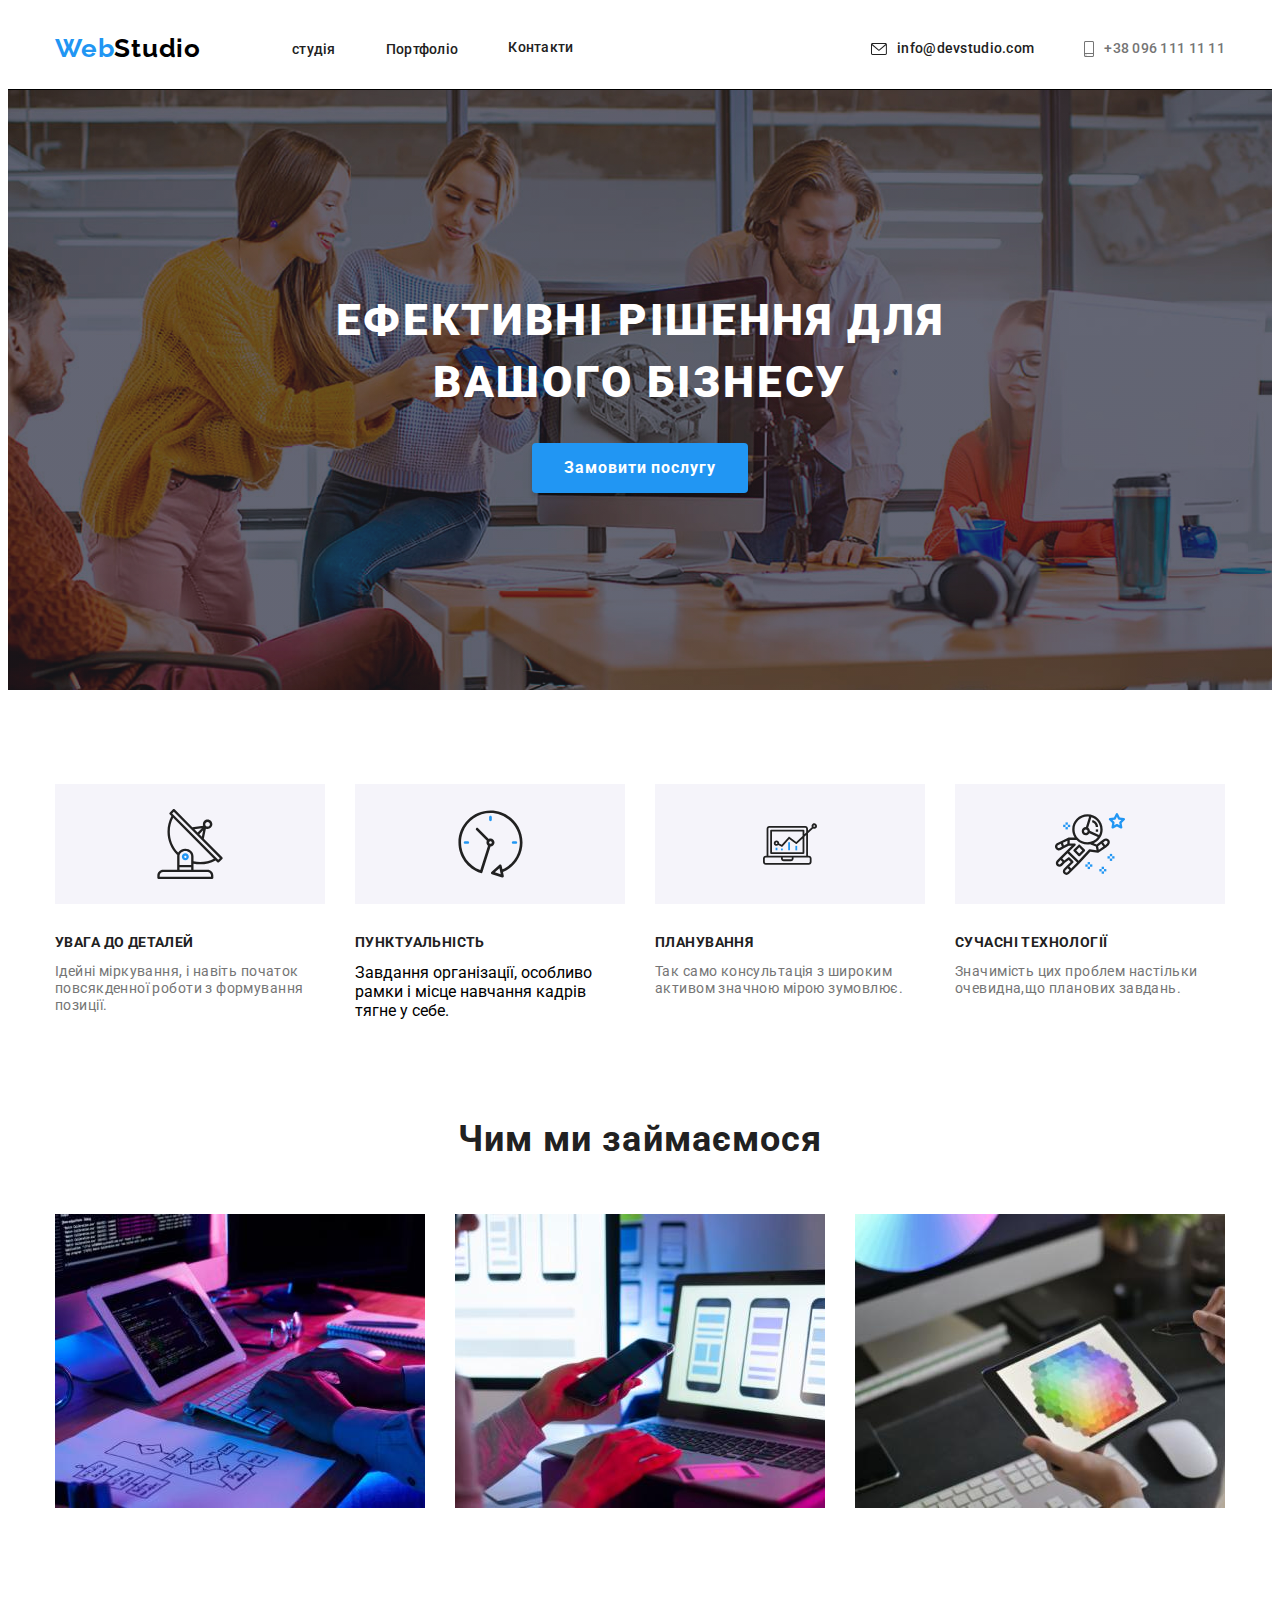
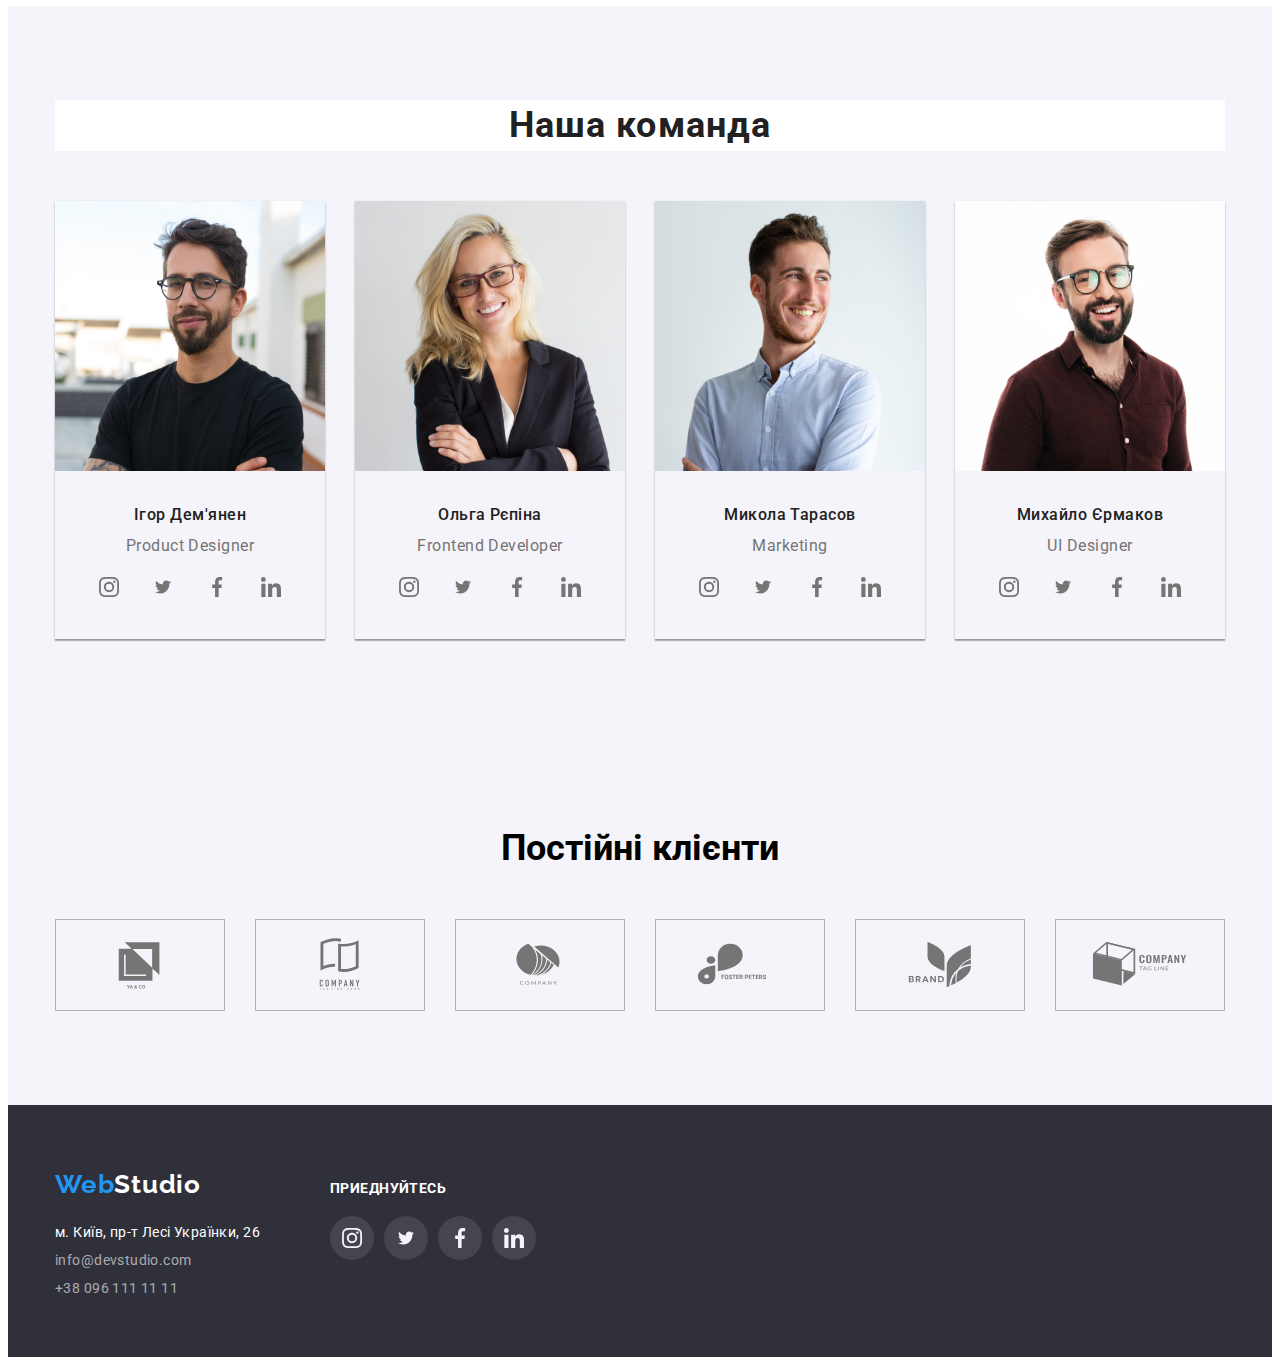
==== index.html @ 36ec2baa "Initial commit" ====
<!DOCTYPE html>
<html lang="uk">
  <head>
    <meta charset="UTF-8" />
    <meta http-equiv="X-UA-Compatible" content="IE=edge" />
    <meta name="viewport" content="width=device-width, initial-scale=1.0" />

    <title>WebStudio</title>
    <link rel="preconnect" href="https://fonts.googleapis.com" />
    <link rel="preconnect" href="https://fonts.gstatic.com" crossorigin />
    <link
      href="https://fonts.googleapis.com/css2?family=Montserrat:wght@400;700&family=Raleway:wght@700&family=Roboto:wght@400;500;700;900&display=swap"
      rel="stylesheet"
    />
    <link
      rel="stylesheet"
      href="https://cdnjs.cloudflare.com/ajax/libs/modern-normalize/1.1.0/modern-normalize.min.css"
      integrity="sha512-wpPYUAdjBVSE4KJnH1VR1HeZfpl1ub8YT/NKx4PuQ5NmX2tKuGu6U/JRp5y+Y8XG2tV+wKQpNHVUX03MfMFn9Q=="
      crossorigin="anonymous"
      referrerpolicy="no-referrer"
    />
    <link rel="stylesheet" href="./css/styles.css" />
  </head>

  <body class="body">
    <header class="header">
      <div class="container header-container">
        <a href="" class="logo">Web<span class="logo-1">Studio</span></a>
        <nav>
          <ul class="list-display">
            <li class="list"><a href="./index.html" class="item">студія</a></li>
            <li class="list">
              <a href="./portfolio.html" class="item-1">Портфоліо</a>
            </li>
            <li class="list"><a href="" class="item-2">Контакти</a></li>
          </ul>
        </nav>
        <ul class="list-display">
          <li class="list">
            
            <a href="mailto:info@devstudio.com" class="item-3">
                <svg class="mail-icon"  width="16" height="12" >
                    <use href="./icons/symbol-defs.svg#icon-mail"></use>
                      </svg>
                 info@devstudio.com
            
            </a>
          </li>
          <li class="list">
         
          </svg>
            <a href="tel:+380961111111" class="item-4">
                <svg class="tell-icon"  width="10" height="16" >
                    <use href="./icons/symbol-defs.svg#icon-smartphone"></use>
                      </svg>
                
              +38 096 111 11 11</a>
          </li>
        </ul>
      </div>
    </header>

    <main>
      <section class="section-1">
        <div class="container">
          <h1 class="title">Ефективні рішення для вашого бізнесу</h1>

          <button type="button" class="button">Замовити послугу</button>
        </div>
      </section>
      <section class="working">
      
    <div class="container">
          <ul class="list-2">
            <li class="list list-item "> 
                  <div class="icon-list"> 
                    <svg class="antena" width="70" height="70"> 
                    <use href="./icons/sprite-icons.svg#icon-antenna" xmlns="http://www.w3.org/2000/svg"></use>
                    
                  </svg>
                </div> 
              <h3 class="uppertitle">УВАГА ДО ДЕТАЛЕЙ</h3>
              <p class="text">
                Ідейні міркування, i навіть початок повсякденної роботи з
                формування позиції.
              </p>
            </li>
            <li class="list list-item">
                
                    <div class="icon-list">
                    <svg class="antena" width="67" height="70"> 
                <use href="./icons/sprite-icons.svg#icon-clock"></use>
                
              </svg></div>
              <h3 class="uppertitle-2">ПУНКТУАЛЬНІСТЬ</h3>
              <p class="text-1">
                Завдання організації, особливо рамки i місце навчання кадрів
                тягне у себе.
              </p>
            </li>

            <li class="list list-item"> 
                 <div  class="icon-list">
                    <svg class="antena" width="70" height="54"> 
                    <use href="./icons/sprite-icons.svg#icon-diagram"></use>
                    
                  </svg>
                </div> 
              <h3 class="uppertitle-3">ПЛАНУВАННЯ</h3>
              <p class="text-2">
                Так само консультація з широким активом значною мірою зумовлює.
              </p>
            </li>
            <li class="list list-item">
                <div  class="icon-list">
                    <svg class="antena" width="70" height="70"> 
                    <use href="./icons/sprite-icons.svg#icon-astronaut"></use>
                    </svg></div> 
              <h3 class="uppertitle-4">СУЧАСНІ ТЕХНОЛОГІЇ</h3>
              <p class="text-3">
                Значимість цих проблем настільки очевидна,що планових завдань.
              </p>
            </li>
          </ul>
        </div>
      </section>
      <section class="section-text">
        <div class="container">
          <h2 class="paragraph">Чим ми займаємося</h2>
          <ul class="image-list">
            <li class="list">
              <img
                class="img-1"
                src="./images/box-1.jpg"
                alt="Кодування"
                width="370"
                height="294"
              />
            </li>
            <li class="list">
              <img
                class="img-2"
                src="./images/box-2.jpg"
                alt="Додатки"
                width="370"
                height="294"
              />
            </li>
            <li class="list">
              <img
                class="img-3"
                src="./images/box-3.jpg"
                alt="Дизайнерство,зд-графіка"
                width="370"
                height="294"
              />
            </li>
          </ul>
        </div>
      </section>

      <section class="our-team">
        <div class="container">
          <h2 class="maintitle-2">Наша команда</h2>
          <ul class="command-list">
            <li class="list list-comand">
              <img
                class="img-5"
                src="./images/img-(1).jpg"
                alt="фото одного з команди"
                width="270"
                height="270"
              />
              <div class="contacts-main">
                <h3 class="section-title">Ігор Дем'янен</h3>

                <p lang="en" class="work-1">Product Designer</p>
                <ul class="social-list">
                    <li> 
                      <a class="social-link" href="https://www.instagram.com"><svg class="social-icon" width="20" height="20"> 
                        <use href="./icons/sprite-icons.svg#icon-instagram"></use>
                      </svg>  
                        </a>
                    </li>
                    <li> <a class="social-link" href="https://twitter.com"><svg class="social-icon"width="20" height="16"> 
                      <use href="./icons/sprite-icons.svg#icon-twitter"></use>
                      
                    </svg>
                      </a></li>
                    <li > <a class="social-link" href="https://www.facebook.com"><svg class="social-icon" width="20" height="20"> 
                      <use href="./icons/sprite-icons.svg#icon-facebook"></use>
                      
                    </svg>
                      </a></li>
                    <li > <a class="social-link" href="https://www.linkedin.com"><svg class="social-icon" width="20" height="20"> 
                      <use href="./icons/sprite-icons.svg#icon-linkedin"></use>
                      
                    </svg></a></li>
                  </ul>
              </div>
                
            </li>
            <li class="list list-comand">
              <img
                class="img-6"
                src="./images/img-(3).jpg"
                alt="фото одного з команди"
                width="270"
                height="270"
              />
              <div class="contacts-main">
                <h3 class="section-title2">Ольга Рєпіна</h3>

                <p lang="En" class="work-2">Frontend Developer</p>
                <ul class="social-list">
                    <li >
                      <a class="social-link" href="https://www.instagram.com"><svg class="social-icon" width="20" height="20"> 
                        <use href="./icons/sprite-icons.svg#icon-instagram"></use>
                      </svg>  
                        </a>
                    </li>
                    <li > <a class="social-link" href="https://twitter.com"><svg class="social-icon" width="20" height="16"> 
                      <use href="./icons/sprite-icons.svg#icon-twitter"></use>
                      
                    </svg>
                      </a></li>
                    <li > <a class="social-link" href="https://www.facebook.com"><svg class="social-icon" width="20" height="20"> 
                      <use href="./icons/sprite-icons.svg#icon-facebook"></use>
                      
                    </svg>
                      </a></li>
                    <li > <a class="social-link" href="https://www.linkedin.com"><svg class="social-icon" width="20" height="20"> 
                      <use href="./icons/sprite-icons.svg#icon-linkedin"></use>
                      
                    </svg></a></li>
                  </ul>
              </div>
            </li>
            <li class="list list-comand">
              <img
                class="img-7"
                src="./images/img-(2).jpg"
                alt="фото одного з команди"
                width="270"
                height="270"
              />
              <div class="contacts-main">
                <h3 class="section-title3">Микола Тарасов</h3>

                <p lang="en" class="work-3">Marketing</p>
                <ul class="social-list">
                    <li >
                      <a class="social-link" href="https://www.instagram.com"><svg class="social-icon" width="20" height="20"> 
                        <use href="./icons/sprite-icons.svg#icon-instagram"></use>
                      </svg>  
                        </a>
                    </li>
                    <li > <a class="social-link" href="https://twitter.com"><svg class="social-icon" width="20" height="16"> 
                      <use href="./icons/sprite-icons.svg#icon-twitter"></use>
                      
                    </svg>
                      </a></li>
                    <li > <a class="social-link" href="https://www.facebook.com"><svg  class="social-icon" width="20" height="20"> 
                      <use href="./icons/sprite-icons.svg#icon-facebook"></use>
                      
                    </svg>
                      </a></li>
                    <li > <a class="social-link" href="https://www.linkedin.com"><svg class="social-icon" width="20" height="20"> 
                      <use href="./icons/sprite-icons.svg#icon-linkedin"></use>
                      
                    </svg></a></li>
                  </ul>
              </div>
            </li>
            <li class="list list-comand">
              <img
                class="img-8"
                src="./images/img-(4).jpg"
                alt="фото одного з команди"
                width="270"
                height="270"
              />
              <div class="contacts-main">
                <h3 class="section-title4">Михайло Єрмаков</h3>

                <p lang="En" class="work-4">UI Designer</p>
                <ul class="social-list">
                    <li >
                      <a class="social-link" href="https://www.instagram.com"><svg class="social-icon" width="20" height="20"> 
                        <use href="./icons/sprite-icons.svg#icon-instagram"></use>
                      </svg>  
                        </a>
                    </li>
                    <li > <a class="social-link " href="https://twitter.com"><svg class="social-icon"width="20" height="16"> 
                      <use href="./icons/sprite-icons.svg#icon-twitter"></use>
                      
                    </svg>
                      </a></li>
                    <li > <a class="social-link" href="https://www.facebook.com"><svg class="social-icon" width="20" height="20"> 
                      <use href="./icons/sprite-icons.svg#icon-facebook"></use>
                      
                    </svg>
                      </a></li>
                    <li > <a class="social-link" href="https://www.linkedin.com"><svg class="social-icon" width="20" height="20"> 
                      <use href="./icons/sprite-icons.svg#icon-linkedin"></use>
                      
                    </svg></a></li>
                  </ul>
              </div>
            </li>
          </ul>
        </div>
      </section>
      <section class="clients-team">
        <div class="container">
          <h2 class="clients">Постійні клієнти</h2>
          <ul class="brand-icons">
            <li class="brand-icon">
              <a class="social-link-2" href="./index.html"> <svg class="always-clients" width="106" height="60">
               <use href="./icons/symbol-defs.svg#icon-Logo-1"></use></svg>
                </a>
            </li>
            <li class="brand-icon"> 
              <a class="social-link-2" href="./index.html"><svg class="always-clients" width="106" height="60" >
              <use href="./icons/symbol-defs.svg#icon-Logo-2"></use>
              </svg>
              </a></li>
            <li class="brand-icon">
              <a class="social-link-2" href="./index.html"> <svg class="always-clients" width="106" height="60">
                <use href="./icons/symbol-defs.svg#icon-Logo-3"></use></svg>
                 </a>
                </li>
            <li class="brand-icon"> 
              <a class="social-link-2" href="./index.html"> <svg class="always-clients" width="106" height="60">
                <use href="./icons/symbol-defs.svg#icon-Logo-4"></use></svg>
                 </a></li>
            <li class="brand-icon">
              <a class="social-link-2" href="./index.html"> <svg class="always-clients" width="106" height="60">
                <use href="./icons/symbol-defs.svg#icon-Logo-5"></use></svg>
                 </a></li>
            <li class="brand-icon"><a class="social-link-2" href="./index.html"> <svg class="always-clients" width="106" height="60">
                <use href="./icons/symbol-defs.svg#icon-Logo-6"></use></svg>
                 </a></li>
          </ul>
        </div>
      </section>
    </main>

    <footer class="footer">
      <div class="container footer-container">
        <div> <a href="./index.html" class="logo12">
          Web<span class="logo2">Studio</span></a
        >
        <address class="address">
          <p class="address-list">м. Київ, пр-т Лесі Українки, 26</p>
          <ul>
            <li class="list list-group">
              <a href="mail:info@devstudio.com" class="mail"
                >info@devstudio.com</a
              >
            </li>
            <li class="list list-group">
              <a href="tel:+380961111111" class="tell">+38 096 111 11 11</a>
            </li>
          </ul>
        </address></div>
       <div class="footer-box">
        <h2 class="footer-text ">Приеднуйтесь</h2>
        <ul class="footer-icons">
            <li>
                <a class="social-link-3" href="https://www.instagram.com"><svg class="social-icon-3" width="20" height="20"> 
                  <use href="./icons/sprite-icons.svg#icon-instagram"></use>
                </svg>  
                  </a>
              </li>
              <li> <a class="social-link-3 " href="https://twitter.com"><svg class="social-icon-3" width="20" height="16"> 
                <use href="./icons/sprite-icons.svg#icon-twitter"></use>
                
              </svg>
                </a></li>
              <li> <a class="social-link-3 " href="https://www.facebook.com"><svg class="social-icon-3" width="20" height="20"> 
                <use href="./icons/sprite-icons.svg#icon-facebook"></use>
                
              </svg>
                </a></li>
              <li> <a class="social-link-3 " href="https://www.linkedin.com"><svg class="social-icon-3" width="20" height="20"> 
                <use href="./icons/sprite-icons.svg#icon-linkedin"></use>
                
              </svg></a></li>
            </ul>
      </div>
      </div>
      
    </footer>
  </body>
</html>
---- css/styles.css ----
html {
  box-sizing: border-box;
}
*,
*::before,
*::after {
  box-sizing: border-box;
}

.head {
  text-decoration: none;
}
.body {
  background-color: #fff;
  font-family: "Roboto";

  text-decoration: none;
}

.header {
  /* top line bg */
  padding-top: 25px;
  padding-bottom: 25px;
  background: #ffffff;
  border-bottom: 1px solid;
}
.container {
  width: 1200px;
  padding-left: 15px;
  padding-right: 15px;
  margin-left: auto;
  margin-right: auto;
  outline: 2px;
}
.header-container {
  align-items: center;
  display: flex;
}

ul {
  margin: 0;
  padding: 0;
  list-style: none;
}
h1,
h2,
h3,
h4,
h5,
p {
  margin: 0;
}

.list-display {
  display: flex;
  gap: 50px;
  margin-left: auto;
}
.logo {
  color: #2196f3;
  font-family: "Raleway";
  text-decoration: none;
  font-weight: 700;
  font-size: 26px;
  line-height: 1.2;
  margin-right: 91px;

  display: block;
  /* identical to box height */

  letter-spacing: 0.03em;
}

.logo-1 {
  color: #000000;
  text-decoration: none;
  font-family: "Raleway";
}

li a:hover {
  color: #2196f3;
}
li a:focus {
  color: #2196f3;
}
.item {
  /* Студія */
  text-decoration: none;
  font-weight: 500;
  font-size: 14px;
  line-height: 1.2;
  letter-spacing: 0.02em;

  color: #212121;
}

.item-1 {
  text-decoration: none;
  font-weight: 500;
  font-size: 14px;
  line-height: 1.2;
  letter-spacing: 0.02em;
  list-style: none;
  color: #212121;
}
.item-2 {
  /* Контакти */
  text-decoration: none;
  font-weight: 500;
  font-size: 14px;
  line-height: 1.2;
  letter-spacing: 0.02em;
  display: flex;
  align-self: center;
  color: #212121;
}

.item-3 {
  /* info@devstudio.com */
  text-decoration: none;
  font-weight: 500;
  font-size: 14px;
  line-height: 1.2;
  letter-spacing: 0.02em;
  display: flex;
  align-items: center;
  color: #212121;
}
.mail-icon {
  margin-right: 10px;
  fill: currentColor;
}

.item-4 {
  /* +38 096 111 11 11 */
  text-decoration: none;
  font-weight: 500;
  font-size: 14px;
  line-height: 1.2;
  letter-spacing: 0.02em;
  display: flex;
  align-items: center;
  color: #757575;
}
.tell-icon {
  margin-right: 10px;
  fill: currentColor;
}
.section-1 {
  /* Bg */
  padding: 200px 0;
  text-align: center;
  background: #2f303a;
  background-image: linear-gradient(
      to right,
      rgba(47, 48, 58, 0.4),
      rgba(47, 48, 58, 0.4)
    ),
    url(../images/Img.jpg);
  background-repeat: no-repeat;
  margin-left: auto;
  margin-right: auto;
  background-position: center;
  max-width: 1600px;
  height: 600px;
}
.our-team {
  padding: 94px 0;
  background-color: #f5f4fa;
}
.working{
  padding: 94px 0;
}
.title {
  /* Ефективні рішення для вашого бізнесу */

  font-weight: 900;
  font-size: 44px;
  line-height: 1.4;
  width: 690px;
  margin-left: auto;
  margin-right: auto;
  margin-bottom: 30px;
  /* or 136% */

  text-align: center;
  letter-spacing: 0.06em;
  text-transform: uppercase;

  color: #ffffff;
}
.button {
  color: #fff;
  background: #2196f3;
  box-shadow: 0px 4px 4px rgba(0, 0, 0, 0.15);
  border-radius: 4px;

  letter-spacing: 0.06em;
  font-family: inherit;
  font-weight: 700;
  font-size: 16px;
  line-height: 1.88;
  letter-spacing: 0.06em;
  cursor: pointer;
  display: inline-block;
  padding: 10px 32px;
  border-radius: 4px;
  border: transparent;
}

.main-title {
  /* Особливості */
}
.list-2 {
  display: flex;
  gap: 30px;
}
.list-item {
  width: 270px;
}
.icon-work {
  display: flex;
  gap: 30px;
  justify-content: center;
  padding-bottom: 30px;
}
.icon-list {
  display: flex;
  align-items: center;
  justify-content: center;
  width: 270px;
  height: 120px;
  background-color: #f5f4fa;
  margin-bottom: 30px;
}

.uppertitle {
  /* УВАГА ДО ДЕТАЛЕЙ */

  font-weight: 700;
  font-size: 14px;
  line-height: 1.2;
  letter-spacing: 0.03em;
  text-transform: uppercase;
  margin-bottom: 12px;
  color: #212121;
}

.uppertitle-2 {
  /* ПУНКТУАЛЬНІСТЬ */

  font-weight: 700;
  font-size: 14px;
  line-height: 1.2;
  letter-spacing: 0.03em;
  text-transform: uppercase;
  margin-bottom: 12px;
  color: #212121;
}

.uppertitle-3 {
  /* ПЛАНУВАННЯ */

  font-weight: 700;
  font-size: 14px;
  line-height: 1.2;
  letter-spacing: 0.03em;
  text-transform: uppercase;
  margin-bottom: 12px;
  color: #212121;
}

.uppertitle-4 {
  /* СУЧАСНІ ТЕХНОЛОГІЇ */

  font-weight: 700;
  font-size: 14px;
  line-height: 1.2;
  letter-spacing: 0.03em;
  text-transform: uppercase;
  margin-bottom: 12px;
  color: #212121;
}
.text {
  /* Ідейні міркування, і навіть початок повсякденної роботи з формування позиції. */

  font-size: 14px;
  line-height: 1.2;
  /* or 171% */

  letter-spacing: 0.03em;

  color: #757575;
}

.text-2 {
  /* Так само консультація з широким активом значною мірою зумовлює. */

  font-size: 14px;
  line-height: 1.2;
  /* or 171% */

  letter-spacing: 0.03em;

  color: #757575;
}
.text-3 {
  /* Значимість цих проблем настільки очевидна, що реалізація планових завдань. */

  font-size: 14px;
  line-height: 1.2;
  /* or 171% */

  letter-spacing: 0.03em;

  color: #757575;
}
.section-text {
  padding-bottom: 94px;
}
.paragraph {
  /* Чим ми займаємося */

  font-weight: 700;
  font-size: 36px;
  line-height: 1.4;
  text-align: center;
  letter-spacing: 0.03em;
  margin-bottom: 50px;
  color: #212121;
}
.image-list {
  display: flex;
  gap: 30px;
}
.img-1 {
  /* img */

  background: url(close-up-image-programer-working-his-desk-office_1098-18707.jpg);
  mix-blend-mode: normal;
}
.img-2 {
  /* img */

  background: url(web-ui-designers-are-developing-application-smartphones-team-creators-is-working-interface-mobile-phones_8119-2713.jpg);
}
.img-3 {
  /* img */

  background: url(creative-artist-web-design-with-working-colour-selection-graphic-tablet_35674-1119.jpg);
}

.maintitle-2 {
  /* Наша команда */

  font-weight: 700;
  font-size: 36px;
  line-height: 1.4;
  text-align: center;
  letter-spacing: 0.03em;
  margin-bottom: 50px;
  background-color: #ffffff;
  color: #212121;
}
.command-list {
  display: flex;
  gap: 30px;
}
.img-5 {
  /* img */

  background: url(2968.jpg);
  border-radius: 0px;
}

.img-6 {
  /* img */
  background: url(5844.jpg);
  border-radius: 0px;
}
.img-7 {
  background: url(16166.jpg);
  border-radius: 0px;
}

.img-8 {
  /* img */

  background: url(4853.jpg);
  border-radius: 0px;
}
.social-list {
  display: flex;
  gap: 10px;
  justify-content: center;
  margin-top: 10px;
}
.list-comand {
  box-shadow: 0px 1px 3px rgba(0, 0, 0, 0.12), 0px 1px 1px rgba(0, 0, 0, 0.14),
    0px 2px 1px rgba(0, 0, 0, 0.2);
}
.icons-svg {
  color: #757575;
}

.contacts-main {
  padding-top: 30px;
  padding-bottom: 30px;
}
.section-title {
  /* Ігор Дем'яненко */

  font-weight: 500;
  font-size: 16px;
  line-height: 1.2;
  /* identical to box height */
  margin-bottom: 12px;
  text-align: center;
  letter-spacing: 0.03em;

  color: #212121;
}
.section-title2 {
  /* Ольга Рєпіна */

  font-weight: 500;
  font-size: 16px;
  line-height: 1.2;
  /* identical to box height */
  margin-bottom: 12px;
  text-align: center;
  letter-spacing: 0.03em;

  color: #212121;
}

.section-title3 {
  /* Микола Тарасов */
  margin-bottom: 12px;
  font-weight: 500;
  font-size: 16px;
  line-height: 1.2;
  /* identical to box height */

  text-align: center;
  letter-spacing: 0.03em;

  color: #212121;
}
.section-title4 {
  /* Михайло Єрмаков */
  margin-bottom: 12px;
  font-weight: 500;
  font-size: 16px;
  line-height: 1.2;
  /* identical to box height */

  text-align: center;
  letter-spacing: 0.03em;

  color: #212121;
}
.work-1 {
  /* Product Designer */

  line-height: 1.2;
  /* identical to box height */
  margin-bottom: auto;
  text-align: center;
  letter-spacing: 0.03em;

  color: #757575;
}
.work-2 {
  /* Frontend Developer */

  line-height: 1.2;
  /* identical to box height */
  margin-bottom: auto;
  text-align: center;
  letter-spacing: 0.03em;

  color: #757575;
}
.work-3 {
  /* Marketing */

  line-height: 1.2;
  /* identical to box height */
  margin-bottom: auto;
  text-align: center;
  letter-spacing: 0.03em;

  color: #757575;
}
.work-4 {
  /* UI Designer */

  line-height: 1.2;
  /* identical to box height */
  margin-bottom: auto;
  text-align: center;
  letter-spacing: 0.03em;

  color: #757575;
}

.social-icon-3 {
  fill: #f5f4fa;
}

.social-icon:hover {
  fill: #f5f4fa;
}

.social-icon:focus {
  fill: #f5f4fa;
}
.clients-team{
  background-color: #f5f4fa;
  padding: 94px 0;
}


.social-link {
  display: flex;
  align-items: center;
  justify-content: center;
  width: 44px;
  height: 44px;
  background-color: var(--primary-text-color);
  border-radius: 50%;
  fill: #757575;
}
.social-link-2 {
  fill: #757575;
  width: 100%;
  height: 100%;
  display: flex;
  align-self: center;
 
  border: 1px solid #AFB1B8;
}
.social-link:hover {
  fill: #f5f4fa;
  background-color: #2196f3;
}
.social-link:focus {
  fill: #f5f4fa;
  background-color: #2196f3;
}
.social-link-2:hover {
  fill: #2196f3;
  border-color: #2196f3;
}
.social-link-2:focus {
  fill: #2196f3;
  border-color: #2196f3;
}
.clients {
  font-style: normal;
  font-weight: 700;
  font-size: 36px;
  line-height: 42px;
  text-align: center;
  margin-bottom: 50px;
}

.brand-icons {
  display: flex;
  gap: 30px;
}

.brand-icons:hover {
  fill: #2196f3;
  border-color: #2196f3;
}

.brand-icon {
  width: 170px;
  height: 92px;
}
.always-clients {
  margin-left: auto;
  margin-right: auto;
  margin-top: auto;
  margin-bottom: auto;
}
ul {
  list-style: none;
  margin: 0;
  padding: 0;
}
*,
::after,
::before {
  box-sizing: border-box;
}

user agent stylesheet ul {
  display: block;
  list-style-type: disc;
  margin-block-start: 1em;
  margin-block-end: 1em;
  margin-inline-start: 0px;
  margin-inline-end: 0px;
  padding-inline-start: 40px;
}
.footer {
  /* Footer bg */
  width: auto;
  background: #2f303a;
  padding-top: 60px;
  padding-bottom: 60px;
  margin-left: auto;
  margin-right: auto;
}
.footer-box {
  margin-left: 70px;
}

.footer-text {
  font-style: normal;
  font-weight: 700;
  font-size: 14px;
  line-height: 16px;
  letter-spacing: 0.03em;
  text-transform: uppercase;
  color: white;
  margin-bottom: 20px;
}
.footer-icons {
  display: flex;
  align-items: center;
  gap: 10px;
}

.logo12 {
  text-decoration: none;
  font-weight: 700;
  font-family: "Raleway";
  font-size: 26px;
  line-height: 1.5;
  display: block;
  margin-bottom: 20px;
  /* identical to box height */

  letter-spacing: 0.03em;

  color: #2196f3;
}

.logo2 {
  color: #ffffff;
  text-decoration: none;
}
.address {
  font-style: normal;
}

.address-list {
  /* м. Київ, пр-т Лесі Українки, 26 */

  text-decoration: none;
  font-style: normal;
  font-size: 14px;
  line-height: 1.2;
  margin-bottom: 9px;
  /* or 171% */

  letter-spacing: 0.03em;

  color: #ffffff;
}
.mail {
  text-decoration: none;
  font-size: 14px;
  line-height: 1.2;
  /* or 171% */

  letter-spacing: 0.03em;

  color: rgba(255, 255, 255, 0.6);
}
.tell {
  text-decoration: none;

  font-size: 14px;
  line-height: 1.2;
  /* or 171% */

  letter-spacing: 0.03em;

  color: rgba(255, 255, 255, 0.6);
}
.list {
  list-style: none;
}
.list-group:not(:first-child) {
  margin-top: 9px;
}
.footer-container {
  display: flex;
  align-items: baseline;
}
.social-link-3 {
  fill: #f5f4fa;
  display: flex;
  align-items: center;
  justify-content: center;
  width: 44px;
  height: 44px;
  border-radius: 50%;
  background-color: rgba(255, 255, 255, 0.1);
}
.social-link-3:hover {
  fill: #f5f4fa;
  background-color: #2196f3;
}
.social-link-3:focus {
  fill: #f5f4fa;
  background-color: #2196f3;
}
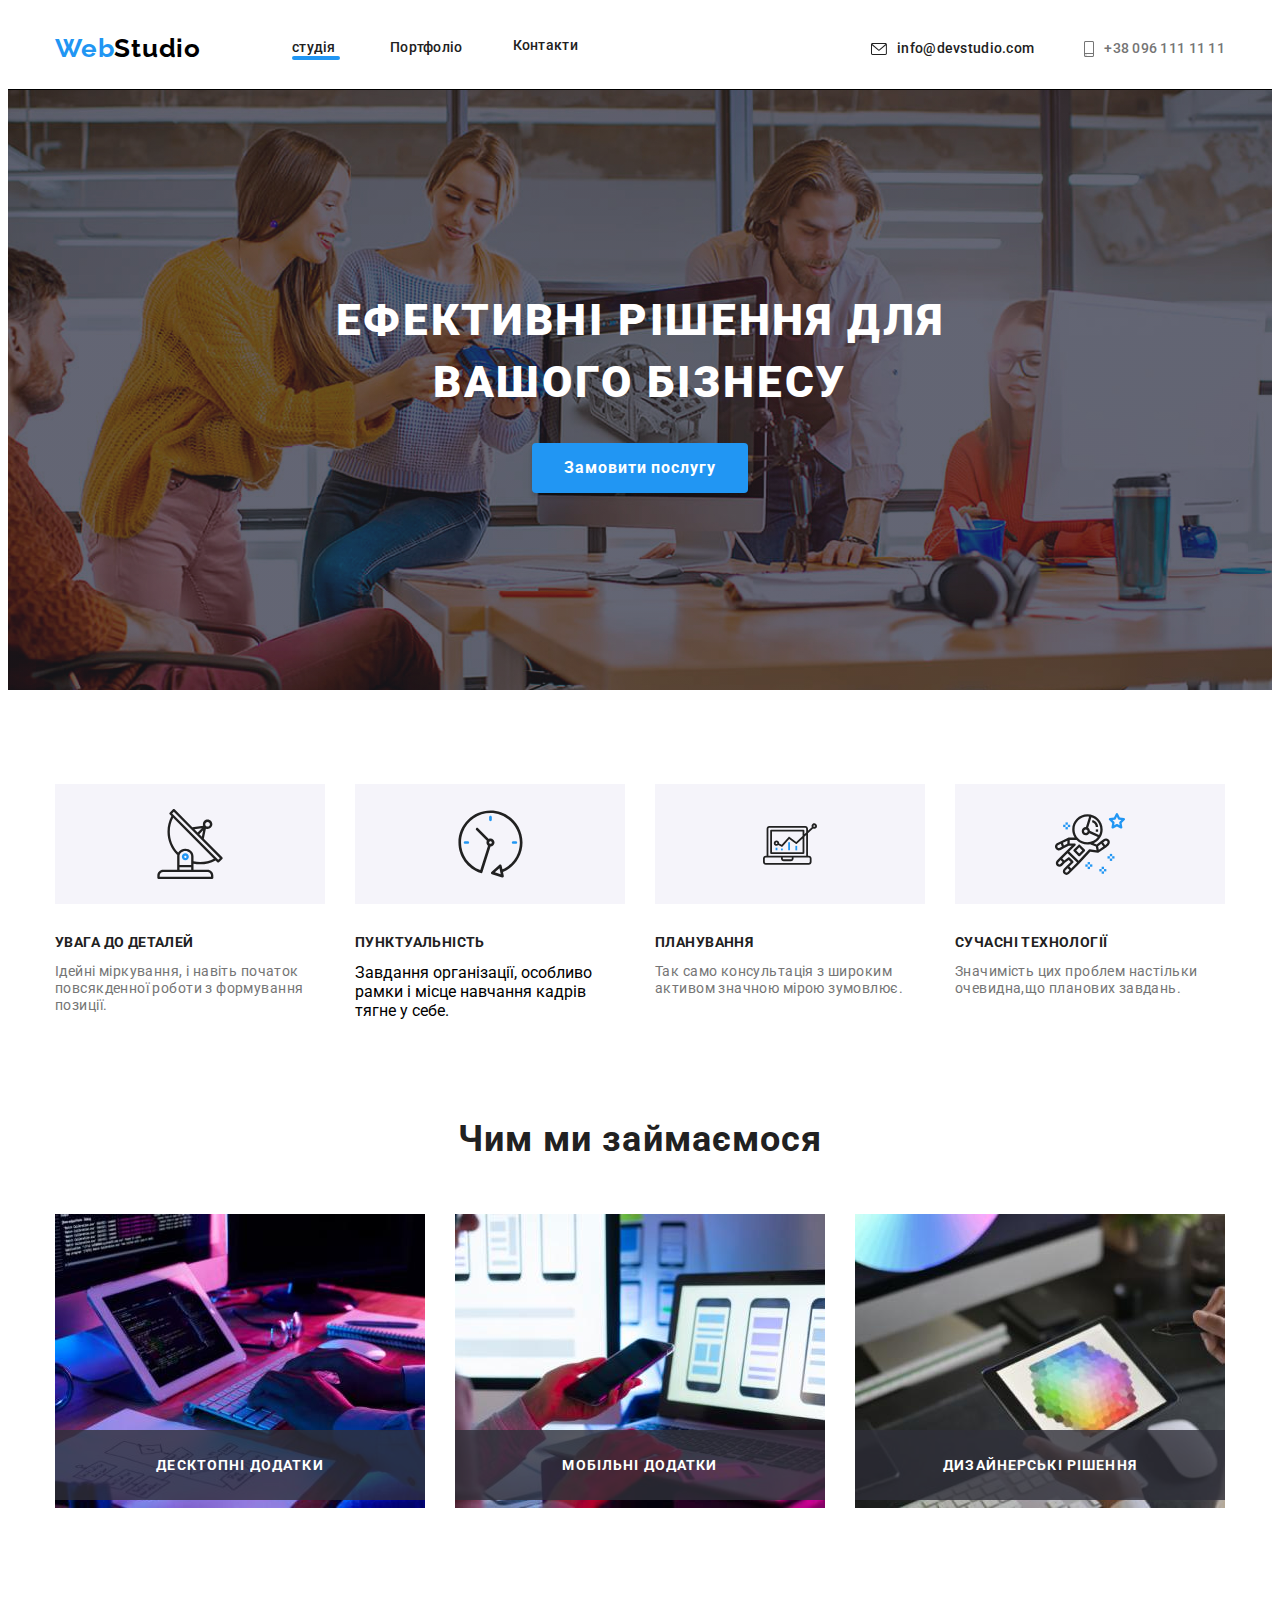
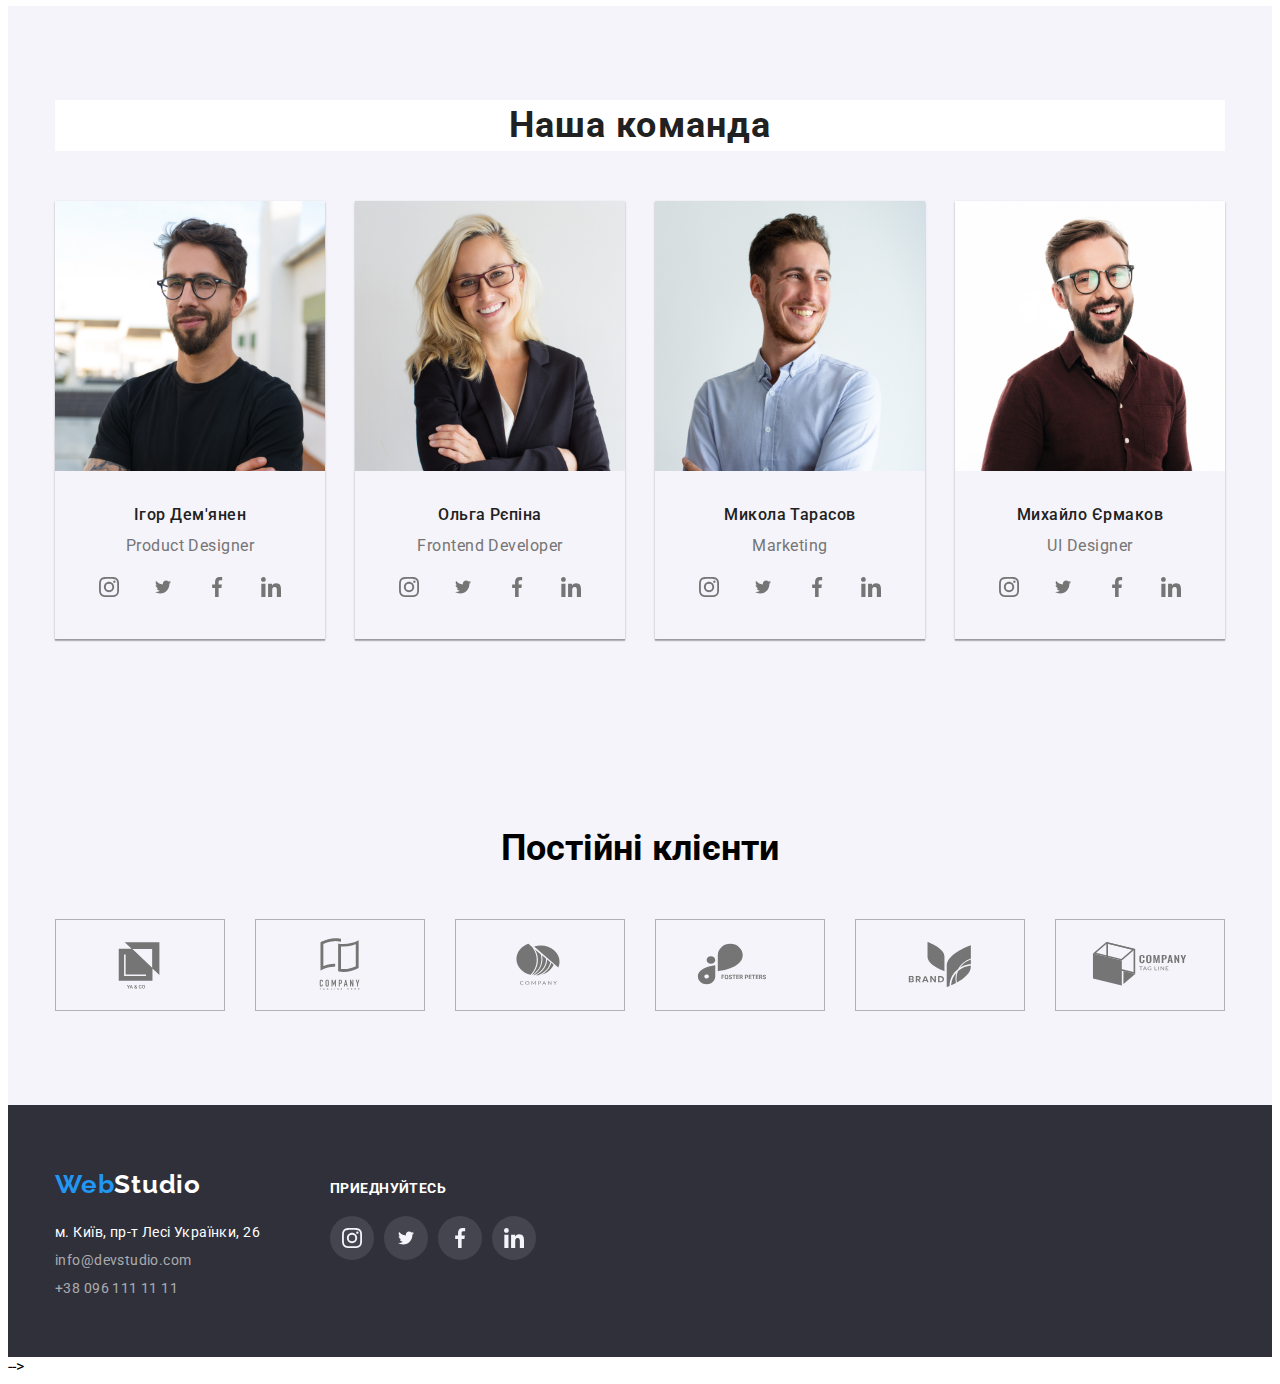
==== commit 8dfc5098: "Сommit" ====
--- a/index.html
+++ b/index.html
@@ -65,7 +65,7 @@
         <div class="container">
           <h1 class="title">Ефективні рішення для вашого бізнесу</h1>
 
-          <button type="button" class="button">Замовити послугу</button>
+          <button  class="button" type="button" data-modal-open>Замовити послугу</button>
         </div>
       </section>
       <section class="working">
@@ -128,7 +128,9 @@
         <div class="container">
           <h2 class="paragraph">Чим ми займаємося</h2>
           <ul class="image-list">
-            <li class="list">
+            <li class="list product">
+              
+              <div class="produc-box">
               <img
                 class="img-1"
                 src="./images/box-1.jpg"
@@ -136,24 +138,33 @@
                 width="370"
                 height="294"
               />
-            </li>
-            <li class="list">
-              <img
+            <p class="article-title">Десктопні додатки</p>
+          </div>
+             
+            </li>
+            <li class="list product">
+              <div class="produc-box"><img
                 class="img-2"
                 src="./images/box-2.jpg"
                 alt="Додатки"
                 width="370"
-                height="294"
-              />
+                height="294"  />
+              <p class="article-title">Мобільні додатки</p>
+              </div>
+              
+            
+
             </li>
             <li class="list">
-              <img
+             <div class="produc-box"><img
                 class="img-3"
                 src="./images/box-3.jpg"
                 alt="Дизайнерство,зд-графіка"
                 width="370"
                 height="294"
               />
+              <p class="article-title"> Дизайнерські рішення</p>
+            </div> 
             </li>
           </ul>
         </div>
@@ -392,5 +403,15 @@
       </div>
       
     </footer>
+    <!-- <--Modal window--> -->
+     <div class="backdrop is-hidden" data-modal>
+      <div class="modal">
+        <button class="modal-btn " type="button" data-modal-close>
+          <svg width="18" height="18" viewBox="0 0 18 18" fill="none" xmlns="http://www.w3.org/2000/svg">
+            <path d="M15 4.10786L13.8921 3L9.5 7.39214L5.10786 3L4 4.10786L8.39214 8.5L4 12.8921L5.10786 14L9.5 9.60786L13.8921 14L15 12.8921L10.6079 8.5L15 4.10786Z" fill="black"/>
+            </svg>
+        </button>
+      </div></div> 
+      <script src="./js/modal.js"></script>
   </body>
 </html>--- a/css/styles.css
+++ b/css/styles.css
@@ -93,7 +93,18 @@
 
   color: #212121;
 }
-
+.item::after{
+  content: '';
+  display: flex;
+   width: 48px;
+  height: 4px;
+  left: 451px;
+  top: 76px;
+  align-items: center;
+  text-align: center;
+background: #2196F3;
+border-radius: 2px;
+}
 .item-1 {
   text-decoration: none;
   font-weight: 500;
@@ -333,6 +344,35 @@
   display: flex;
   gap: 30px;
 }
+
+
+
+.product-box{
+  display: flex;
+  justify-content: center;
+  position: relative;
+}
+.article-title{
+  position: absolute;
+  bottom: 0%;
+  top: 1430px;
+
+  font-family: 'Roboto';
+font-style: normal;
+font-weight: 700;
+font-size: 14px;
+line-height: calc(16 / 14);
+text-align: center;
+align-items: center;
+letter-spacing: 0.03cm;
+text-transform: uppercase;
+width: 370px;
+height: 70px;
+padding-top: 27px;
+background: rgba(47, 48, 58, 0.8);
+color: #FFFFFF;
+}
+
 .img-1 {
   /* img */
 
@@ -721,3 +761,46 @@
   fill: #f5f4fa;
   background-color: #2196f3;
 }
+
+.backdrop{
+position: absolute;
+  top: 20%;
+  left: 40%;
+  width: 100%;
+  height: 100%;
+
+}
+.backdrop.is-hidden{
+  opacity: 0;
+  pointer-events: none;
+  visibility: hidden;
+}
+.modal{
+
+  width: 528px;
+  height: 581px;
+  left: 536px;
+  top: 221px;
+
+  background: #FFFFFF;
+box-shadow: 0px 1px 3px rgba(0, 0, 0, 0.12), 0px 1px 1px rgba(0, 0, 0, 0.14), 0px 2px 1px rgba(0, 0, 0, 0.2);
+border-radius: 4px;
+}
+
+.modal-btn{
+position: absolute;
+top: 10px;
+left: 480px;
+
+display: flex;
+align-items: center;
+justify-content: center;
+
+padding: 0;
+border: 1px solid rgba(0, 0, 0, 0.1);
+border-radius: 100%;
+width: 35px;
+height: 35px;
+cursor: pointer;
+ 
+}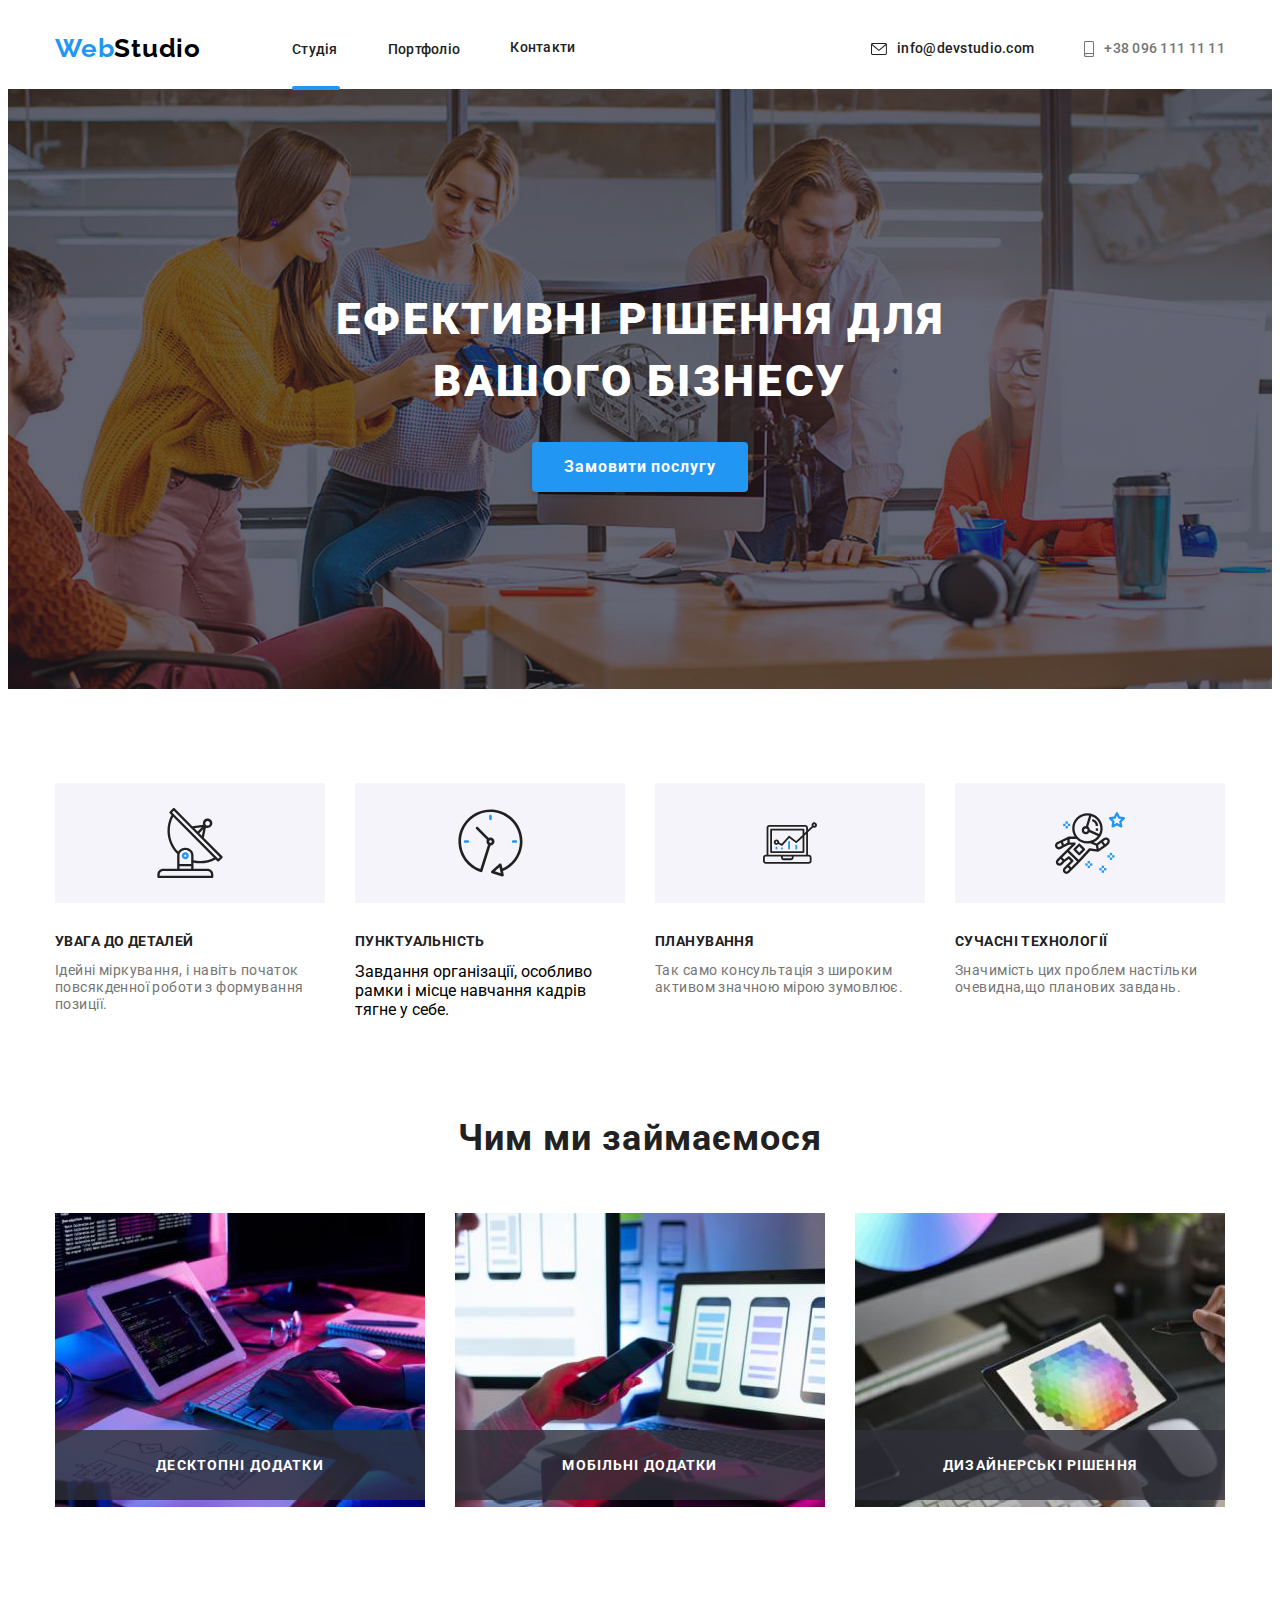
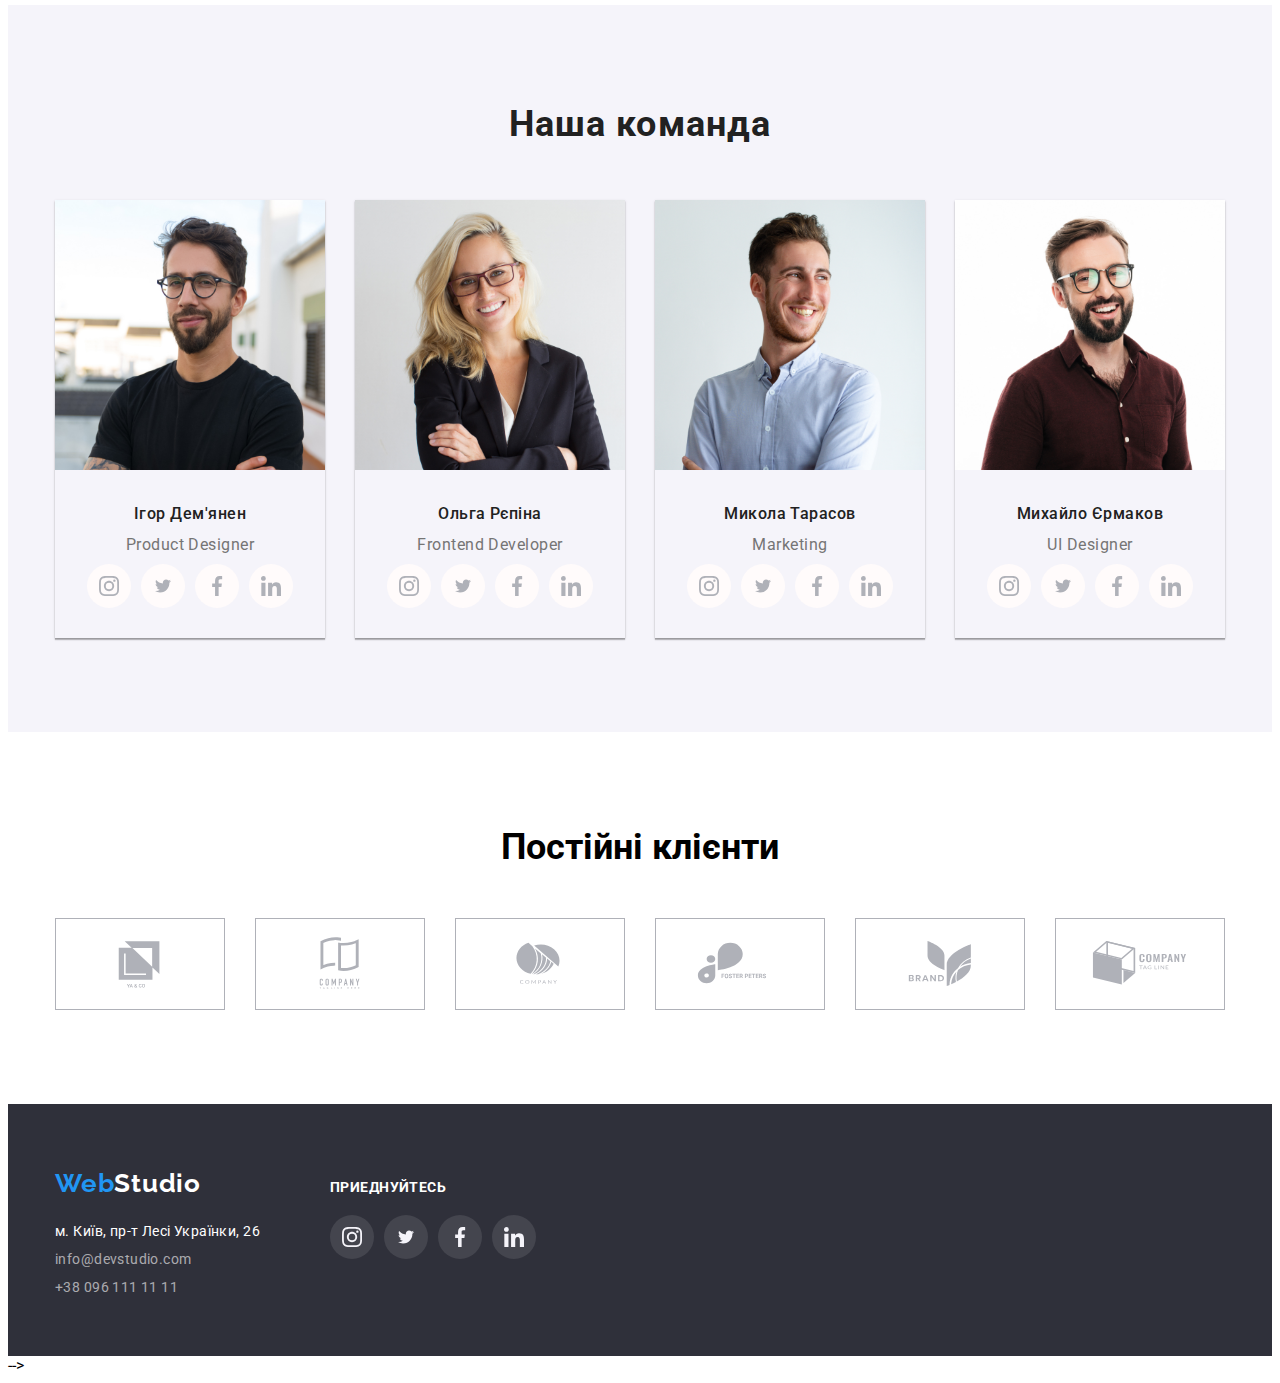
==== commit ca4ddbdf: "Co" ====
--- a/index.html
+++ b/index.html
@@ -28,7 +28,7 @@
         <a href="" class="logo">Web<span class="logo-1">Studio</span></a>
         <nav>
           <ul class="list-display">
-            <li class="list"><a href="./index.html" class="item">студія</a></li>
+            <li class="list"><a href="./index.html" class="item">Студія</a></li>
             <li class="list">
               <a href="./portfolio.html" class="item-1">Портфоліо</a>
             </li>
--- a/css/styles.css
+++ b/css/styles.css
@@ -6,7 +6,14 @@
 *::after {
   box-sizing: border-box;
 }
-
+:root {
+  --primary-text-color: #fffbfb;
+    --section-title-colot: #080505;
+    --accent-color: #2196F3;
+    --accent-white-color: #FFFFFF;
+    --items: 1;
+    --indent: 30px;
+    --hover-timing: 250mscubic-bezier(0.4, 0, 0.2, 1);}
 .head {
   text-decoration: none;
 }
@@ -22,7 +29,7 @@
   padding-top: 25px;
   padding-bottom: 25px;
   background: #ffffff;
-  border-bottom: 1px solid;
+ 
 }
 .container {
   width: 1200px;
@@ -30,11 +37,12 @@
   padding-right: 15px;
   margin-left: auto;
   margin-right: auto;
-  outline: 2px;
+
 }
 .header-container {
   align-items: center;
   display: flex;
+  justify-content: center;
 }
 
 ul {
@@ -92,18 +100,22 @@
   letter-spacing: 0.02em;
 
   color: #212121;
-}
-.item::after{
-  content: '';
-  display: flex;
-   width: 48px;
+  transition-property: color;
+  transition-duration: 250ms;
+  transition-timing-function: cubic-bezier(0.4, 0, 0.2, 1);
+
+}
+.item::after {
+  content: "";
+ width: 48px;
   height: 4px;
-  left: 451px;
-  top: 76px;
-  align-items: center;
-  text-align: center;
-background: #2196F3;
-border-radius: 2px;
+margin-top: 28px;
+  background: #2196f3;
+  border-radius: 2px;
+  display: flex;
+position: absolute;
+  cursor: pointer;
+
 }
 .item-1 {
   text-decoration: none;
@@ -113,6 +125,9 @@
   letter-spacing: 0.02em;
   list-style: none;
   color: #212121;
+  transition-property: color;
+  transition-duration: 250ms;
+  transition-timing-function: cubic-bezier(0.4, 0, 0.2, 1);
 }
 .item-2 {
   /* Контакти */
@@ -124,6 +139,9 @@
   display: flex;
   align-self: center;
   color: #212121;
+  transition-property: color;
+  transition-duration: 250ms;
+  transition-timing-function: cubic-bezier(0.4, 0, 0.2, 1);
 }
 
 .item-3 {
@@ -136,6 +154,9 @@
   display: flex;
   align-items: center;
   color: #212121;
+  transition-property: color;
+  transition-duration: 250ms;
+  transition-timing-function: cubic-bezier(0.4, 0, 0.2, 1);
 }
 .mail-icon {
   margin-right: 10px;
@@ -152,6 +173,9 @@
   display: flex;
   align-items: center;
   color: #757575;
+  transition-property: color;
+  transition-duration: 250ms;
+  transition-timing-function: cubic-bezier(0.4, 0, 0.2, 1);
 }
 .tell-icon {
   margin-right: 10px;
@@ -179,7 +203,7 @@
   padding: 94px 0;
   background-color: #f5f4fa;
 }
-.working{
+.working {
   padding: 94px 0;
 }
 .title {
@@ -345,32 +369,30 @@
   gap: 30px;
 }
 
-
-
-.product-box{
+.product-box {
   display: flex;
   justify-content: center;
   position: relative;
 }
-.article-title{
+.article-title {
   position: absolute;
   bottom: 0%;
   top: 1430px;
 
-  font-family: 'Roboto';
-font-style: normal;
-font-weight: 700;
-font-size: 14px;
-line-height: calc(16 / 14);
-text-align: center;
-align-items: center;
-letter-spacing: 0.03cm;
-text-transform: uppercase;
-width: 370px;
-height: 70px;
-padding-top: 27px;
-background: rgba(47, 48, 58, 0.8);
-color: #FFFFFF;
+  font-family: "Roboto";
+  font-style: normal;
+  font-weight: 700;
+  font-size: 14px;
+  line-height: calc(16 / 14);
+  text-align: center;
+  align-items: center;
+  letter-spacing: 0.03cm;
+  text-transform: uppercase;
+  width: 370px;
+  height: 70px;
+  padding-top: 27px;
+  background: rgba(47, 48, 58, 0.8);
+  color: #ffffff;
 }
 
 .img-1 {
@@ -399,7 +421,7 @@
   text-align: center;
   letter-spacing: 0.03em;
   margin-bottom: 50px;
-  background-color: #ffffff;
+ 
   color: #212121;
 }
 .command-list {
@@ -434,10 +456,15 @@
   gap: 10px;
   justify-content: center;
   margin-top: 10px;
+  transition-property: background-color, fill;
+  transition-duration: 250ms;
+  transition-timing-function: cubic-bezier(0.4, 0, 0.2, 1);
+
 }
 .list-comand {
   box-shadow: 0px 1px 3px rgba(0, 0, 0, 0.12), 0px 1px 1px rgba(0, 0, 0, 0.14),
     0px 2px 1px rgba(0, 0, 0, 0.2);
+    background-color: #f5f4fa;
 }
 .icons-svg {
   color: #757575;
@@ -556,11 +583,9 @@
 .social-icon:focus {
   fill: #f5f4fa;
 }
-.clients-team{
-  background-color: #f5f4fa;
+.clients-team {
   padding: 94px 0;
 }
-
 
 .social-link {
   display: flex;
@@ -570,16 +595,26 @@
   height: 44px;
   background-color: var(--primary-text-color);
   border-radius: 50%;
-  fill: #757575;
+  fill: #AFB1B8;;
+  transition-property: background-color, fill;
+  transition-duration: 250ms;
+  transition-timing-function: cubic-bezier(0.4, 0, 0.2, 1);
+
 }
 .social-link-2 {
-  fill: #757575;
+  fill: #AFB1B8;;
   width: 100%;
   height: 100%;
   display: flex;
-  align-self: center;
- 
-  border: 1px solid #AFB1B8;
+align-items: center;
+justify-content: center;
+transition-property: border, fill;
+  transition-duration: 250ms;
+  transition-timing-function: cubic-bezier(0.4, 0, 0.2, 1);
+  
+
+
+  border: 1px solid #afb1b8;
 }
 .social-link:hover {
   fill: #f5f4fa;
@@ -621,10 +656,7 @@
   height: 92px;
 }
 .always-clients {
-  margin-left: auto;
-  margin-right: auto;
-  margin-top: auto;
-  margin-bottom: auto;
+  
 }
 ul {
   list-style: none;
@@ -721,6 +753,9 @@
   letter-spacing: 0.03em;
 
   color: rgba(255, 255, 255, 0.6);
+  transition-property: color;
+  transition-duration: 250ms;
+  transition-timing-function: cubic-bezier(0.4, 0, 0.2, 1);
 }
 .tell {
   text-decoration: none;
@@ -732,6 +767,9 @@
   letter-spacing: 0.03em;
 
   color: rgba(255, 255, 255, 0.6);
+  transition-property: color;
+  transition-duration: 250ms;
+  transition-timing-function: cubic-bezier(0.4, 0, 0.2, 1);
 }
 .list {
   list-style: none;
@@ -752,6 +790,9 @@
   height: 44px;
   border-radius: 50%;
   background-color: rgba(255, 255, 255, 0.1);
+transition-property: background-color;
+  transition-duration: 250ms;
+  transition-timing-function: cubic-bezier(0.4, 0, 0.2, 1);
 }
 .social-link-3:hover {
   fill: #f5f4fa;
@@ -762,45 +803,49 @@
   background-color: #2196f3;
 }
 
-.backdrop{
-position: absolute;
-  top: 20%;
-  left: 40%;
+.backdrop {
+  position: absolute;
+  top: 0;
+  left: 0;
   width: 100%;
   height: 100%;
-
-}
-.backdrop.is-hidden{
+  transition-property: opacity,visibility;
+  transition-duration: 250ms;
+  transition-timing-function: cubic-bezier(0.4, 0, 0.2, 1);
+  v
+}
+.backdrop.is-hidden {
   opacity: 0;
   pointer-events: none;
-  visibility: hidden;
-}
-.modal{
-
+  visibility: inherit;
+}
+.modal {
+  position: absolute;
   width: 528px;
   height: 581px;
-  left: 536px;
-  top: 221px;
-
-  background: #FFFFFF;
-box-shadow: 0px 1px 3px rgba(0, 0, 0, 0.12), 0px 1px 1px rgba(0, 0, 0, 0.14), 0px 2px 1px rgba(0, 0, 0, 0.2);
-border-radius: 4px;
-}
-
-.modal-btn{
-position: absolute;
-top: 10px;
-left: 480px;
-
-display: flex;
-align-items: center;
-justify-content: center;
-
-padding: 0;
-border: 1px solid rgba(0, 0, 0, 0.1);
-border-radius: 100%;
-width: 35px;
-height: 35px;
-cursor: pointer;
- 
-}+  transform: translate(-50%, -50%);
+  top: 50%;
+  left: 50%;
+
+  background: #ffffff;
+  box-shadow: 0px 1px 3px rgba(0, 0, 0, 0.12), 0px 1px 1px rgba(0, 0, 0, 0.14),
+    0px 2px 1px rgba(0, 0, 0, 0.2);
+ border-radius: 4px;
+}
+
+.modal-btn {
+  position: absolute;
+  top: 10px;
+  left: 480px;
+
+  display: flex;
+  align-items: center;
+  justify-content: center;
+
+  padding: 0;
+  border: 1px solid rgba(0, 0, 0, 0.1);
+  border-radius: 100%;
+  width: 35px;
+  height: 35px;
+  cursor: pointer;
+}
